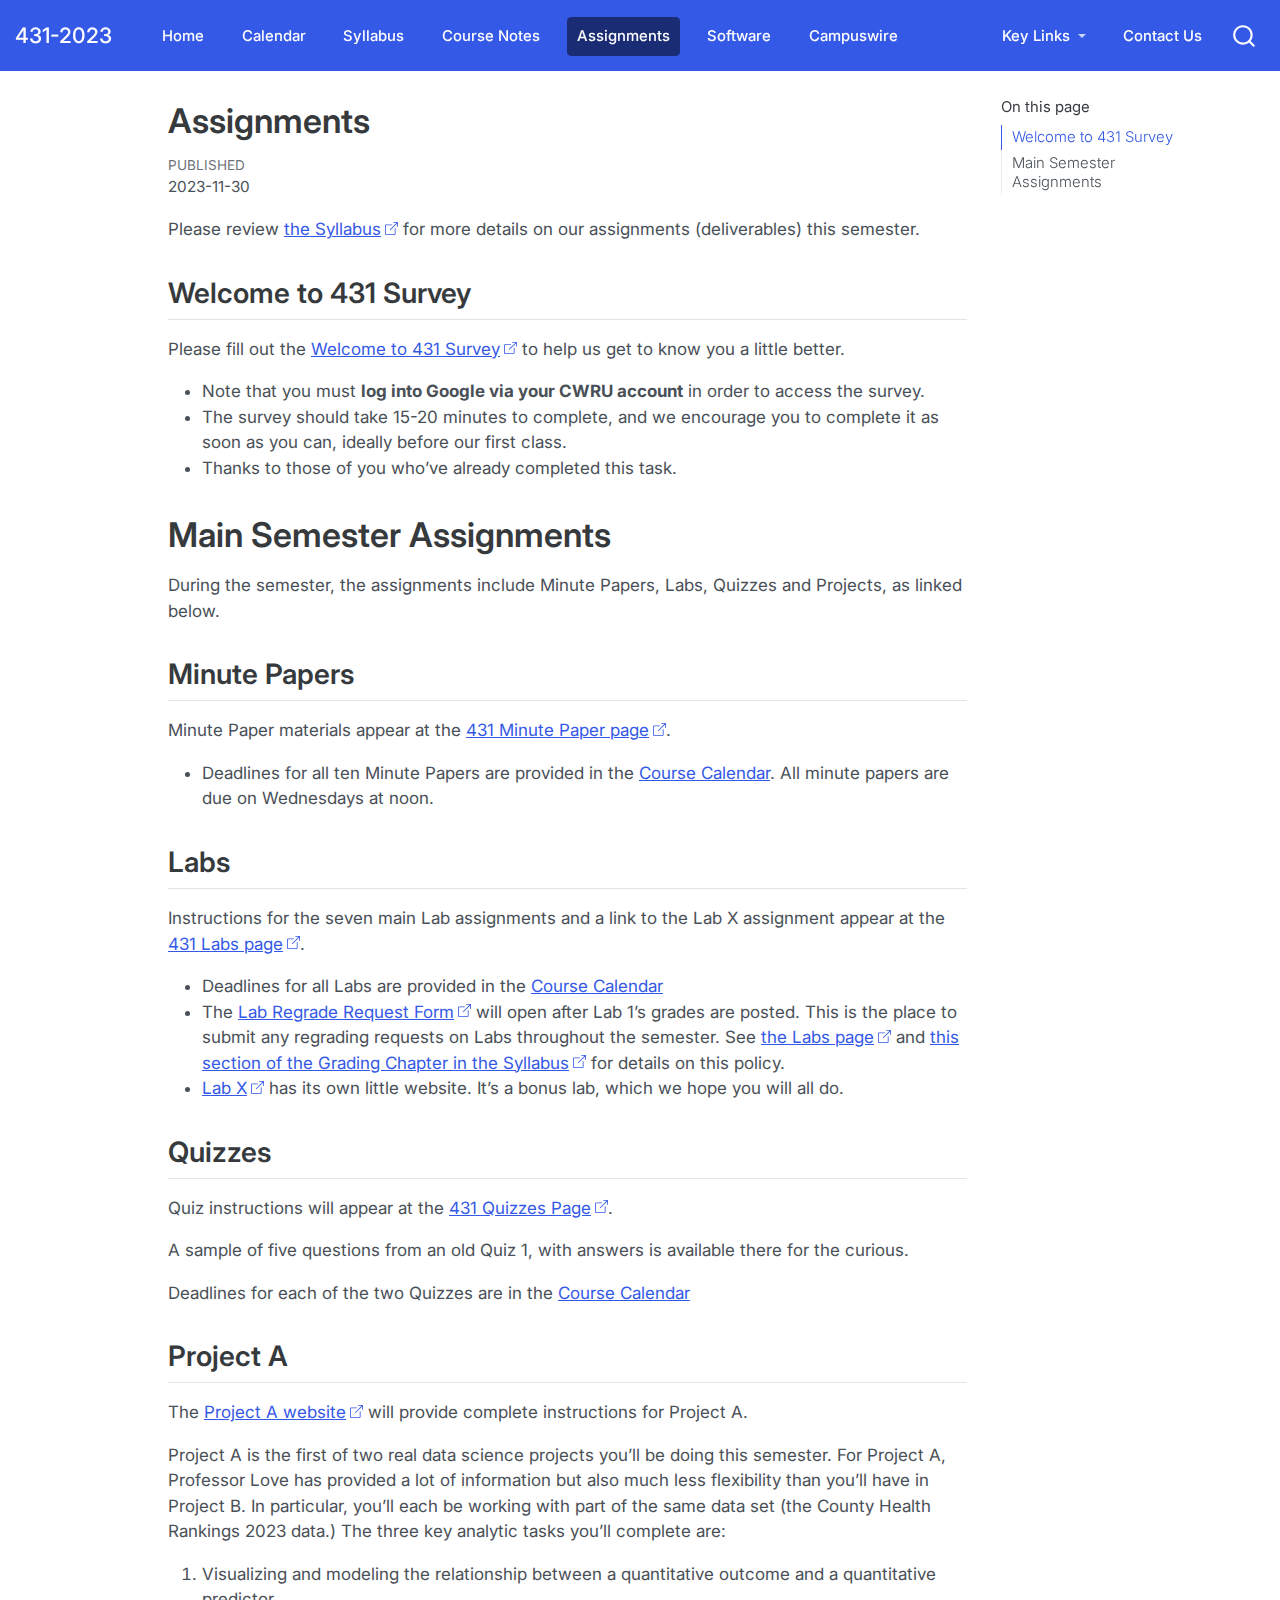
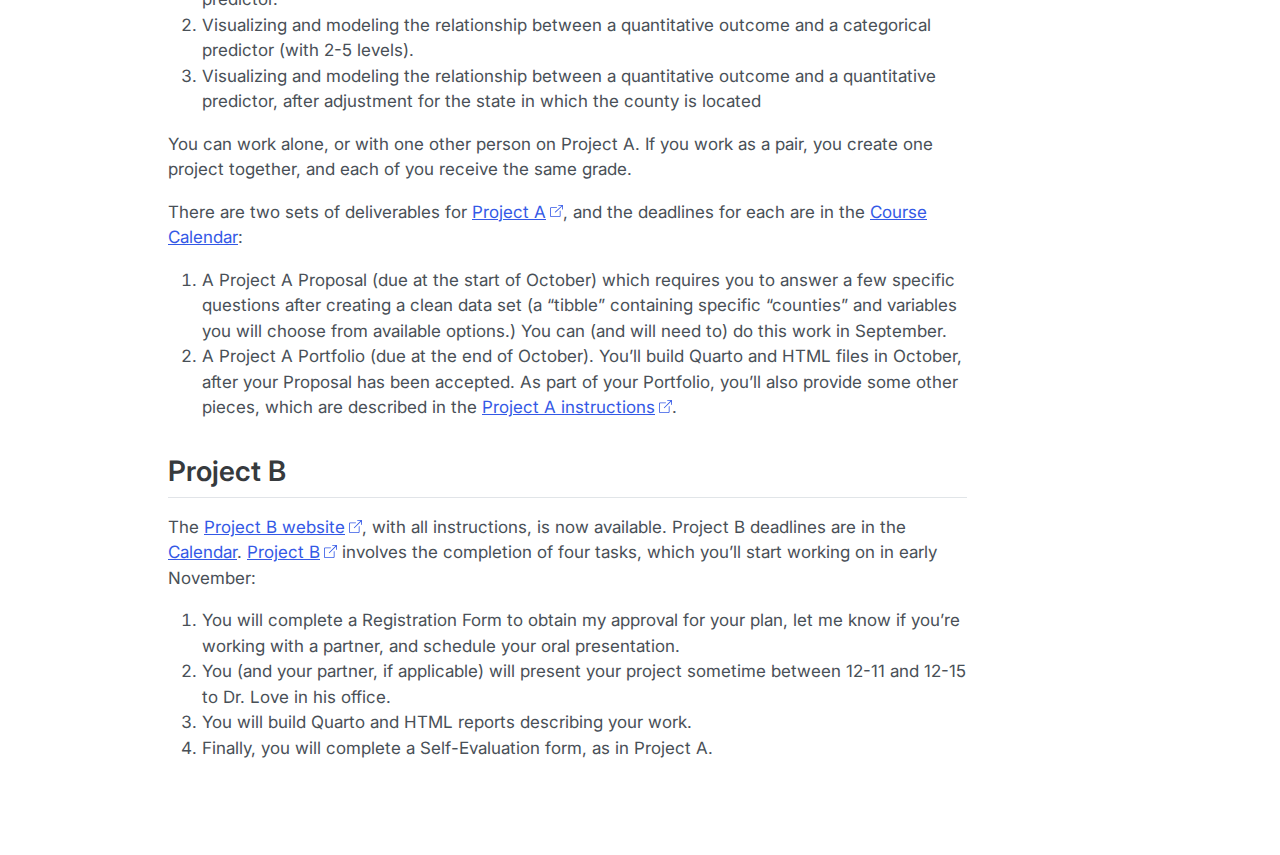
==== docs/assignments.html @ 5932b952 "Upload all files" ====
<!DOCTYPE html>
<html xmlns="http://www.w3.org/1999/xhtml" lang="en" xml:lang="en"><head>

<meta charset="utf-8">
<meta name="generator" content="quarto-1.3.450">

<meta name="viewport" content="width=device-width, initial-scale=1.0, user-scalable=yes">

<meta name="dcterms.date" content="2023-11-30">

<title>431-2023 - Assignments</title>
<style>
code{white-space: pre-wrap;}
span.smallcaps{font-variant: small-caps;}
div.columns{display: flex; gap: min(4vw, 1.5em);}
div.column{flex: auto; overflow-x: auto;}
div.hanging-indent{margin-left: 1.5em; text-indent: -1.5em;}
ul.task-list{list-style: none;}
ul.task-list li input[type="checkbox"] {
  width: 0.8em;
  margin: 0 0.8em 0.2em -1em; /* quarto-specific, see https://github.com/quarto-dev/quarto-cli/issues/4556 */ 
  vertical-align: middle;
}
</style>


<script src="site_libs/quarto-nav/quarto-nav.js"></script>
<script src="site_libs/quarto-nav/headroom.min.js"></script>
<script src="site_libs/clipboard/clipboard.min.js"></script>
<script src="site_libs/quarto-search/autocomplete.umd.js"></script>
<script src="site_libs/quarto-search/fuse.min.js"></script>
<script src="site_libs/quarto-search/quarto-search.js"></script>
<meta name="quarto:offset" content="./">
<script src="site_libs/quarto-html/quarto.js"></script>
<script src="site_libs/quarto-html/popper.min.js"></script>
<script src="site_libs/quarto-html/tippy.umd.min.js"></script>
<script src="site_libs/quarto-html/anchor.min.js"></script>
<link href="site_libs/quarto-html/tippy.css" rel="stylesheet">
<link href="site_libs/quarto-html/quarto-syntax-highlighting.css" rel="stylesheet" id="quarto-text-highlighting-styles">
<script src="site_libs/bootstrap/bootstrap.min.js"></script>
<link href="site_libs/bootstrap/bootstrap-icons.css" rel="stylesheet">
<link href="site_libs/bootstrap/bootstrap.min.css" rel="stylesheet" id="quarto-bootstrap" data-mode="light">
<script id="quarto-search-options" type="application/json">{
  "location": "navbar",
  "copy-button": false,
  "collapse-after": 3,
  "panel-placement": "end",
  "type": "overlay",
  "limit": 20,
  "language": {
    "search-no-results-text": "No results",
    "search-matching-documents-text": "matching documents",
    "search-copy-link-title": "Copy link to search",
    "search-hide-matches-text": "Hide additional matches",
    "search-more-match-text": "more match in this document",
    "search-more-matches-text": "more matches in this document",
    "search-clear-button-title": "Clear",
    "search-detached-cancel-button-title": "Cancel",
    "search-submit-button-title": "Submit",
    "search-label": "Search"
  }
}</script>


<link rel="stylesheet" href="styles.css">
</head>

<body class="nav-fixed">

<div id="quarto-search-results"></div>
  <header id="quarto-header" class="headroom fixed-top">
    <nav class="navbar navbar-expand-lg navbar-dark ">
      <div class="navbar-container container-fluid">
      <div class="navbar-brand-container">
    <a class="navbar-brand" href="./index.html">
    <span class="navbar-title">431-2023</span>
    </a>
  </div>
            <div id="quarto-search" class="" title="Search"></div>
          <button class="navbar-toggler" type="button" data-bs-toggle="collapse" data-bs-target="#navbarCollapse" aria-controls="navbarCollapse" aria-expanded="false" aria-label="Toggle navigation" onclick="if (window.quartoToggleHeadroom) { window.quartoToggleHeadroom(); }">
  <span class="navbar-toggler-icon"></span>
</button>
          <div class="collapse navbar-collapse" id="navbarCollapse">
            <ul class="navbar-nav navbar-nav-scroll me-auto">
  <li class="nav-item">
    <a class="nav-link" href="./index.html" rel="" target="">
 <span class="menu-text">Home</span></a>
  </li>  
  <li class="nav-item">
    <a class="nav-link" href="./calendar.html" rel="" target="">
 <span class="menu-text">Calendar</span></a>
  </li>  
  <li class="nav-item">
    <a class="nav-link" href="https://thomaselove.github.io/431-syllabus-2023/" rel="" target="">
 <span class="menu-text">Syllabus</span></a>
  </li>  
  <li class="nav-item">
    <a class="nav-link" href="https://thomaselove.github.io/431-notes/" rel="" target="">
 <span class="menu-text">Course Notes</span></a>
  </li>  
  <li class="nav-item">
    <a class="nav-link active" href="./assignments.html" rel="" target="" aria-current="page">
 <span class="menu-text">Assignments</span></a>
  </li>  
  <li class="nav-item">
    <a class="nav-link" href="./software.html" rel="" target="">
 <span class="menu-text">Software</span></a>
  </li>  
  <li class="nav-item">
    <a class="nav-link" href="./campuswire.html" rel="" target="">
 <span class="menu-text">Campuswire</span></a>
  </li>  
</ul>
            <ul class="navbar-nav navbar-nav-scroll ms-auto">
  <li class="nav-item dropdown ">
    <a class="nav-link dropdown-toggle" href="#" id="nav-menu-key-links" role="button" data-bs-toggle="dropdown" aria-expanded="false" rel="" target="">
 <span class="menu-text">Key Links</span>
    </a>
    <ul class="dropdown-menu dropdown-menu-end" aria-labelledby="nav-menu-key-links">    
        <li>
    <a class="dropdown-item" href="https://canvas.case.edu/" rel="" target="">
 <span class="dropdown-text">Canvas (submissions &amp; recordings)</span></a>
  </li>  
        <li>
    <a class="dropdown-item" href="https://docs.google.com/document/d/1vtljYk3teBEu_bZWhA7tyaXjZLvqaYqSSMGmCPyHKrM/edit?usp=sharing" rel="" target="">
 <span class="dropdown-text">Shared Google Drive (CWRU)</span></a>
  </li>  
        <li>
    <a class="dropdown-item" href="https://github.com/THOMASELOVE/431-data" rel="" target="">
 <span class="dropdown-text">431-Data page</span></a>
  </li>  
        <li>
    <a class="dropdown-item" href="https://github.com/THOMASELOVE/431-packages" rel="" target="">
 <span class="dropdown-text">431 R packages</span></a>
  </li>  
        <li>
    <a class="dropdown-item" href="https://github.com/THOMASELOVE/431-minute-2023" rel="" target="">
 <span class="dropdown-text">Minute Papers (Github)</span></a>
  </li>  
        <li>
    <a class="dropdown-item" href="https://github.com/THOMASELOVE/431-labs-2023" rel="" target="">
 <span class="dropdown-text">Labs (Github)</span></a>
  </li>  
        <li>
    <a class="dropdown-item" href="https://github.com/THOMASELOVE/431-quizzes-2023" rel="" target="">
 <span class="dropdown-text">Quizzes (Github)</span></a>
  </li>  
        <li>
    <a class="dropdown-item" href="https://thomaselove.github.io/431-projectA-2023/" rel="" target="">
 <span class="dropdown-text">Project A Website</span></a>
  </li>  
        <li>
    <a class="dropdown-item" href="https://thomaselove.github.io/431-projectB-2023/" rel="" target="">
 <span class="dropdown-text">Project B Website</span></a>
  </li>  
        <li>
    <a class="dropdown-item" href="https://github.com/THOMASELOVE/431-classes-2023" rel="" target="">
 <span class="dropdown-text">Class READMEs (Github)</span></a>
  </li>  
    </ul>
  </li>
  <li class="nav-item">
    <a class="nav-link" href="./contact.html" rel="" target="">
 <span class="menu-text">Contact Us</span></a>
  </li>  
</ul>
            <div class="quarto-navbar-tools">
</div>
          </div> <!-- /navcollapse -->
      </div> <!-- /container-fluid -->
    </nav>
</header>
<!-- content -->
<div id="quarto-content" class="quarto-container page-columns page-rows-contents page-layout-article page-navbar">
<!-- sidebar -->
<!-- margin-sidebar -->
    <div id="quarto-margin-sidebar" class="sidebar margin-sidebar">
        <nav id="TOC" role="doc-toc" class="toc-active">
    <h2 id="toc-title">On this page</h2>
   
  <ul>
  <li><a href="#welcome-to-431-survey" id="toc-welcome-to-431-survey" class="nav-link active" data-scroll-target="#welcome-to-431-survey">Welcome to 431 Survey</a></li>
  <li><a href="#main-semester-assignments" id="toc-main-semester-assignments" class="nav-link" data-scroll-target="#main-semester-assignments">Main Semester Assignments</a>
  <ul class="collapse">
  <li><a href="#minute-papers" id="toc-minute-papers" class="nav-link" data-scroll-target="#minute-papers">Minute Papers</a></li>
  <li><a href="#labs" id="toc-labs" class="nav-link" data-scroll-target="#labs">Labs</a></li>
  <li><a href="#quizzes" id="toc-quizzes" class="nav-link" data-scroll-target="#quizzes">Quizzes</a></li>
  <li><a href="#project-a" id="toc-project-a" class="nav-link" data-scroll-target="#project-a">Project A</a></li>
  <li><a href="#project-b" id="toc-project-b" class="nav-link" data-scroll-target="#project-b">Project B</a></li>
  </ul></li>
  </ul>
</nav>
    </div>
<!-- main -->
<main class="content" id="quarto-document-content">

<header id="title-block-header" class="quarto-title-block default">
<div class="quarto-title">
<h1 class="title">Assignments</h1>
</div>



<div class="quarto-title-meta">

    
    <div>
    <div class="quarto-title-meta-heading">Published</div>
    <div class="quarto-title-meta-contents">
      <p class="date">2023-11-30</p>
    </div>
  </div>
  
    
  </div>
  

</header>

<p>Please review <a href="https://thomaselove.github.io/431-syllabus-2023/">the Syllabus</a> for more details on our assignments (deliverables) this semester.</p>
<section id="welcome-to-431-survey" class="level2">
<h2 class="anchored" data-anchor-id="welcome-to-431-survey">Welcome to 431 Survey</h2>
<p>Please fill out the <a href="https://bit.ly/431-2023-welcome-survey">Welcome to 431 Survey</a> to help us get to know you a little better.</p>
<ul>
<li>Note that you must <strong>log into Google via your CWRU account</strong> in order to access the survey.</li>
<li>The survey should take 15-20 minutes to complete, and we encourage you to complete it as soon as you can, ideally before our first class.</li>
<li>Thanks to those of you who’ve already completed this task.</li>
</ul>
</section>
<section id="main-semester-assignments" class="level1">
<h1>Main Semester Assignments</h1>
<p>During the semester, the assignments include Minute Papers, Labs, Quizzes and Projects, as linked below.</p>
<section id="minute-papers" class="level2">
<h2 class="anchored" data-anchor-id="minute-papers">Minute Papers</h2>
<p>Minute Paper materials appear at the <a href="https://github.com/THOMASELOVE/431-minute-2023">431 Minute Paper page</a>.</p>
<ul>
<li>Deadlines for all ten Minute Papers are provided in the <a href="./calendar.html">Course Calendar</a>. All minute papers are due on Wednesdays at noon.</li>
</ul>
</section>
<section id="labs" class="level2">
<h2 class="anchored" data-anchor-id="labs">Labs</h2>
<p>Instructions for the seven main Lab assignments and a link to the Lab X assignment appear at the <a href="https://github.com/THOMASELOVE/431-labs-2023">431 Labs page</a>.</p>
<ul>
<li>Deadlines for all Labs are provided in the <a href="./calendar.html">Course Calendar</a></li>
<li>The <a href="https://bit.ly/431-lab-regrade-form-2023">Lab Regrade Request Form</a> will open after Lab 1’s grades are posted. This is the place to submit any regrading requests on Labs throughout the semester. See <a href="https://github.com/THOMASELOVE/431-labs-2023#lab-regrade-requests-will-be-reviewed-in-december">the Labs page</a> and <a href="https://thomaselove.github.io/431-syllabus-2023/11_grading.html#lab-appeal-policy---request-a-review-via-google-form">this section of the Grading Chapter in the Syllabus</a> for details on this policy.</li>
<li><a href="https://thomaselove.github.io/431-labX/">Lab X</a> has its own little website. It’s a bonus lab, which we hope you will all do.</li>
</ul>
</section>
<section id="quizzes" class="level2">
<h2 class="anchored" data-anchor-id="quizzes">Quizzes</h2>
<p>Quiz instructions will appear at the <a href="https://github.com/THOMASELOVE/431-quizzes-2023">431 Quizzes Page</a>.</p>
<p>A sample of five questions from an old Quiz 1, with answers is available there for the curious.</p>
<p>Deadlines for each of the two Quizzes are in the <a href="./calendar.html">Course Calendar</a></p>
</section>
<section id="project-a" class="level2">
<h2 class="anchored" data-anchor-id="project-a">Project A</h2>
<p>The <a href="https://thomaselove.github.io/431-projectA-2023/">Project A website</a> will provide complete instructions for Project A.</p>
<p>Project A is the first of two real data science projects you’ll be doing this semester. For Project A, Professor Love has provided a lot of information but also much less flexibility than you’ll have in Project B. In particular, you’ll each be working with part of the same data set (the County Health Rankings 2023 data.) The three key analytic tasks you’ll complete are:</p>
<ol type="1">
<li>Visualizing and modeling the relationship between a quantitative outcome and a quantitative predictor.</li>
<li>Visualizing and modeling the relationship between a quantitative outcome and a categorical predictor (with 2-5 levels).</li>
<li>Visualizing and modeling the relationship between a quantitative outcome and a quantitative predictor, after adjustment for the state in which the county is located</li>
</ol>
<p>You can work alone, or with one other person on Project A. If you work as a pair, you create one project together, and each of you receive the same grade.</p>
<p>There are two sets of deliverables for <a href="https://thomaselove.github.io/431-projectA-2023/">Project A</a>, and the deadlines for each are in the <a href="./calendar.html">Course Calendar</a>:</p>
<ol type="1">
<li>A Project A Proposal (due at the start of October) which requires you to answer a few specific questions after creating a clean data set (a “tibble” containing specific “counties” and variables you will choose from available options.) You can (and will need to) do this work in September.</li>
<li>A Project A Portfolio (due at the end of October). You’ll build Quarto and HTML files in October, after your Proposal has been accepted. As part of your Portfolio, you’ll also provide some other pieces, which are described in the <a href="https://thomaselove.github.io/431-projectA-2023/">Project A instructions</a>.</li>
</ol>
</section>
<section id="project-b" class="level2">
<h2 class="anchored" data-anchor-id="project-b">Project B</h2>
<p>The <a href="https://thomaselove.github.io/431-projectB-2023/">Project B website</a>, with all instructions, is now available. Project B deadlines are in the <a href="./calendar.html">Calendar</a>. <a href="https://thomaselove.github.io/431-projectB-2023/">Project B</a> involves the completion of four tasks, which you’ll start working on in early November:</p>
<ol type="1">
<li>You will complete a Registration Form to obtain my approval for your plan, let me know if you’re working with a partner, and schedule your oral presentation.</li>
<li>You (and your partner, if applicable) will present your project sometime between 12-11 and 12-15 to Dr.&nbsp;Love in his office.</li>
<li>You will build Quarto and HTML reports describing your work.</li>
<li>Finally, you will complete a Self-Evaluation form, as in Project A.</li>
</ol>


</section>
</section>

</main> <!-- /main -->
<script id="quarto-html-after-body" type="application/javascript">
window.document.addEventListener("DOMContentLoaded", function (event) {
  const toggleBodyColorMode = (bsSheetEl) => {
    const mode = bsSheetEl.getAttribute("data-mode");
    const bodyEl = window.document.querySelector("body");
    if (mode === "dark") {
      bodyEl.classList.add("quarto-dark");
      bodyEl.classList.remove("quarto-light");
    } else {
      bodyEl.classList.add("quarto-light");
      bodyEl.classList.remove("quarto-dark");
    }
  }
  const toggleBodyColorPrimary = () => {
    const bsSheetEl = window.document.querySelector("link#quarto-bootstrap");
    if (bsSheetEl) {
      toggleBodyColorMode(bsSheetEl);
    }
  }
  toggleBodyColorPrimary();  
  const icon = "";
  const anchorJS = new window.AnchorJS();
  anchorJS.options = {
    placement: 'right',
    icon: icon
  };
  anchorJS.add('.anchored');
  const isCodeAnnotation = (el) => {
    for (const clz of el.classList) {
      if (clz.startsWith('code-annotation-')) {                     
        return true;
      }
    }
    return false;
  }
  const clipboard = new window.ClipboardJS('.code-copy-button', {
    text: function(trigger) {
      const codeEl = trigger.previousElementSibling.cloneNode(true);
      for (const childEl of codeEl.children) {
        if (isCodeAnnotation(childEl)) {
          childEl.remove();
        }
      }
      return codeEl.innerText;
    }
  });
  clipboard.on('success', function(e) {
    // button target
    const button = e.trigger;
    // don't keep focus
    button.blur();
    // flash "checked"
    button.classList.add('code-copy-button-checked');
    var currentTitle = button.getAttribute("title");
    button.setAttribute("title", "Copied!");
    let tooltip;
    if (window.bootstrap) {
      button.setAttribute("data-bs-toggle", "tooltip");
      button.setAttribute("data-bs-placement", "left");
      button.setAttribute("data-bs-title", "Copied!");
      tooltip = new bootstrap.Tooltip(button, 
        { trigger: "manual", 
          customClass: "code-copy-button-tooltip",
          offset: [0, -8]});
      tooltip.show();    
    }
    setTimeout(function() {
      if (tooltip) {
        tooltip.hide();
        button.removeAttribute("data-bs-title");
        button.removeAttribute("data-bs-toggle");
        button.removeAttribute("data-bs-placement");
      }
      button.setAttribute("title", currentTitle);
      button.classList.remove('code-copy-button-checked');
    }, 1000);
    // clear code selection
    e.clearSelection();
  });
  function tippyHover(el, contentFn) {
    const config = {
      allowHTML: true,
      content: contentFn,
      maxWidth: 500,
      delay: 100,
      arrow: false,
      appendTo: function(el) {
          return el.parentElement;
      },
      interactive: true,
      interactiveBorder: 10,
      theme: 'quarto',
      placement: 'bottom-start'
    };
    window.tippy(el, config); 
  }
  const noterefs = window.document.querySelectorAll('a[role="doc-noteref"]');
  for (var i=0; i<noterefs.length; i++) {
    const ref = noterefs[i];
    tippyHover(ref, function() {
      // use id or data attribute instead here
      let href = ref.getAttribute('data-footnote-href') || ref.getAttribute('href');
      try { href = new URL(href).hash; } catch {}
      const id = href.replace(/^#\/?/, "");
      const note = window.document.getElementById(id);
      return note.innerHTML;
    });
  }
      let selectedAnnoteEl;
      const selectorForAnnotation = ( cell, annotation) => {
        let cellAttr = 'data-code-cell="' + cell + '"';
        let lineAttr = 'data-code-annotation="' +  annotation + '"';
        const selector = 'span[' + cellAttr + '][' + lineAttr + ']';
        return selector;
      }
      const selectCodeLines = (annoteEl) => {
        const doc = window.document;
        const targetCell = annoteEl.getAttribute("data-target-cell");
        const targetAnnotation = annoteEl.getAttribute("data-target-annotation");
        const annoteSpan = window.document.querySelector(selectorForAnnotation(targetCell, targetAnnotation));
        const lines = annoteSpan.getAttribute("data-code-lines").split(",");
        const lineIds = lines.map((line) => {
          return targetCell + "-" + line;
        })
        let top = null;
        let height = null;
        let parent = null;
        if (lineIds.length > 0) {
            //compute the position of the single el (top and bottom and make a div)
            const el = window.document.getElementById(lineIds[0]);
            top = el.offsetTop;
            height = el.offsetHeight;
            parent = el.parentElement.parentElement;
          if (lineIds.length > 1) {
            const lastEl = window.document.getElementById(lineIds[lineIds.length - 1]);
            const bottom = lastEl.offsetTop + lastEl.offsetHeight;
            height = bottom - top;
          }
          if (top !== null && height !== null && parent !== null) {
            // cook up a div (if necessary) and position it 
            let div = window.document.getElementById("code-annotation-line-highlight");
            if (div === null) {
              div = window.document.createElement("div");
              div.setAttribute("id", "code-annotation-line-highlight");
              div.style.position = 'absolute';
              parent.appendChild(div);
            }
            div.style.top = top - 2 + "px";
            div.style.height = height + 4 + "px";
            let gutterDiv = window.document.getElementById("code-annotation-line-highlight-gutter");
            if (gutterDiv === null) {
              gutterDiv = window.document.createElement("div");
              gutterDiv.setAttribute("id", "code-annotation-line-highlight-gutter");
              gutterDiv.style.position = 'absolute';
              const codeCell = window.document.getElementById(targetCell);
              const gutter = codeCell.querySelector('.code-annotation-gutter');
              gutter.appendChild(gutterDiv);
            }
            gutterDiv.style.top = top - 2 + "px";
            gutterDiv.style.height = height + 4 + "px";
          }
          selectedAnnoteEl = annoteEl;
        }
      };
      const unselectCodeLines = () => {
        const elementsIds = ["code-annotation-line-highlight", "code-annotation-line-highlight-gutter"];
        elementsIds.forEach((elId) => {
          const div = window.document.getElementById(elId);
          if (div) {
            div.remove();
          }
        });
        selectedAnnoteEl = undefined;
      };
      // Attach click handler to the DT
      const annoteDls = window.document.querySelectorAll('dt[data-target-cell]');
      for (const annoteDlNode of annoteDls) {
        annoteDlNode.addEventListener('click', (event) => {
          const clickedEl = event.target;
          if (clickedEl !== selectedAnnoteEl) {
            unselectCodeLines();
            const activeEl = window.document.querySelector('dt[data-target-cell].code-annotation-active');
            if (activeEl) {
              activeEl.classList.remove('code-annotation-active');
            }
            selectCodeLines(clickedEl);
            clickedEl.classList.add('code-annotation-active');
          } else {
            // Unselect the line
            unselectCodeLines();
            clickedEl.classList.remove('code-annotation-active');
          }
        });
      }
  const findCites = (el) => {
    const parentEl = el.parentElement;
    if (parentEl) {
      const cites = parentEl.dataset.cites;
      if (cites) {
        return {
          el,
          cites: cites.split(' ')
        };
      } else {
        return findCites(el.parentElement)
      }
    } else {
      return undefined;
    }
  };
  var bibliorefs = window.document.querySelectorAll('a[role="doc-biblioref"]');
  for (var i=0; i<bibliorefs.length; i++) {
    const ref = bibliorefs[i];
    const citeInfo = findCites(ref);
    if (citeInfo) {
      tippyHover(citeInfo.el, function() {
        var popup = window.document.createElement('div');
        citeInfo.cites.forEach(function(cite) {
          var citeDiv = window.document.createElement('div');
          citeDiv.classList.add('hanging-indent');
          citeDiv.classList.add('csl-entry');
          var biblioDiv = window.document.getElementById('ref-' + cite);
          if (biblioDiv) {
            citeDiv.innerHTML = biblioDiv.innerHTML;
          }
          popup.appendChild(citeDiv);
        });
        return popup.innerHTML;
      });
    }
  }
    var localhostRegex = new RegExp(/^(?:http|https):\/\/localhost\:?[0-9]*\//);
      var filterRegex = new RegExp('/' + window.location.host + '/');
    var isInternal = (href) => {
        return filterRegex.test(href) || localhostRegex.test(href);
    }
    // Inspect non-navigation links and adorn them if external
 	var links = window.document.querySelectorAll('a[href]:not(.nav-link):not(.navbar-brand):not(.toc-action):not(.sidebar-link):not(.sidebar-item-toggle):not(.pagination-link):not(.no-external):not([aria-hidden]):not(.dropdown-item)');
    for (var i=0; i<links.length; i++) {
      const link = links[i];
      if (!isInternal(link.href)) {
          // target, if specified
          link.setAttribute("target", "_blank");
          // default icon
          link.classList.add("external");
      }
    }
});
</script>
</div> <!-- /content -->



</body></html>
---- docs/site_libs/quarto-html/tippy.css ----
.tippy-box[data-animation=fade][data-state=hidden]{opacity:0}[data-tippy-root]{max-width:calc(100vw - 10px)}.tippy-box{position:relative;background-color:#333;color:#fff;border-radius:4px;font-size:14px;line-height:1.4;white-space:normal;outline:0;transition-property:transform,visibility,opacity}.tippy-box[data-placement^=top]>.tippy-arrow{bottom:0}.tippy-box[data-placement^=top]>.tippy-arrow:before{bottom:-7px;left:0;border-width:8px 8px 0;border-top-color:initial;transform-origin:center top}.tippy-box[data-placement^=bottom]>.tippy-arrow{top:0}.tippy-box[data-placement^=bottom]>.tippy-arrow:before{top:-7px;left:0;border-width:0 8px 8px;border-bottom-color:initial;transform-origin:center bottom}.tippy-box[data-placement^=left]>.tippy-arrow{right:0}.tippy-box[data-placement^=left]>.tippy-arrow:before{border-width:8px 0 8px 8px;border-left-color:initial;right:-7px;transform-origin:center left}.tippy-box[data-placement^=right]>.tippy-arrow{left:0}.tippy-box[data-placement^=right]>.tippy-arrow:before{left:-7px;border-width:8px 8px 8px 0;border-right-color:initial;transform-origin:center right}.tippy-box[data-inertia][data-state=visible]{transition-timing-function:cubic-bezier(.54,1.5,.38,1.11)}.tippy-arrow{width:16px;height:16px;color:#333}.tippy-arrow:before{content:"";position:absolute;border-color:transparent;border-style:solid}.tippy-content{position:relative;padding:5px 9px;z-index:1}
---- docs/site_libs/quarto-html/quarto-syntax-highlighting.css ----
/* quarto syntax highlight colors */
:root {
  --quarto-hl-ot-color: #003B4F;
  --quarto-hl-at-color: #657422;
  --quarto-hl-ss-color: #20794D;
  --quarto-hl-an-color: #5E5E5E;
  --quarto-hl-fu-color: #4758AB;
  --quarto-hl-st-color: #20794D;
  --quarto-hl-cf-color: #003B4F;
  --quarto-hl-op-color: #5E5E5E;
  --quarto-hl-er-color: #AD0000;
  --quarto-hl-bn-color: #AD0000;
  --quarto-hl-al-color: #AD0000;
  --quarto-hl-va-color: #111111;
  --quarto-hl-bu-color: inherit;
  --quarto-hl-ex-color: inherit;
  --quarto-hl-pp-color: #AD0000;
  --quarto-hl-in-color: #5E5E5E;
  --quarto-hl-vs-color: #20794D;
  --quarto-hl-wa-color: #5E5E5E;
  --quarto-hl-do-color: #5E5E5E;
  --quarto-hl-im-color: #00769E;
  --quarto-hl-ch-color: #20794D;
  --quarto-hl-dt-color: #AD0000;
  --quarto-hl-fl-color: #AD0000;
  --quarto-hl-co-color: #5E5E5E;
  --quarto-hl-cv-color: #5E5E5E;
  --quarto-hl-cn-color: #8f5902;
  --quarto-hl-sc-color: #5E5E5E;
  --quarto-hl-dv-color: #AD0000;
  --quarto-hl-kw-color: #003B4F;
}

/* other quarto variables */
:root {
  --quarto-font-monospace: SFMono-Regular, Menlo, Monaco, Consolas, "Liberation Mono", "Courier New", monospace;
}

pre > code.sourceCode > span {
  color: #003B4F;
}

code span {
  color: #003B4F;
}

code.sourceCode > span {
  color: #003B4F;
}

div.sourceCode,
div.sourceCode pre.sourceCode {
  color: #003B4F;
}

code span.ot {
  color: #003B4F;
  font-style: inherit;
}

code span.at {
  color: #657422;
  font-style: inherit;
}

code span.ss {
  color: #20794D;
  font-style: inherit;
}

code span.an {
  color: #5E5E5E;
  font-style: inherit;
}

code span.fu {
  color: #4758AB;
  font-style: inherit;
}

code span.st {
  color: #20794D;
  font-style: inherit;
}

code span.cf {
  color: #003B4F;
  font-style: inherit;
}

code span.op {
  color: #5E5E5E;
  font-style: inherit;
}

code span.er {
  color: #AD0000;
  font-style: inherit;
}

code span.bn {
  color: #AD0000;
  font-style: inherit;
}

code span.al {
  color: #AD0000;
  font-style: inherit;
}

code span.va {
  color: #111111;
  font-style: inherit;
}

code span.bu {
  font-style: inherit;
}

code span.ex {
  font-style: inherit;
}

code span.pp {
  color: #AD0000;
  font-style: inherit;
}

code span.in {
  color: #5E5E5E;
  font-style: inherit;
}

code span.vs {
  color: #20794D;
  font-style: inherit;
}

code span.wa {
  color: #5E5E5E;
  font-style: italic;
}

code span.do {
  color: #5E5E5E;
  font-style: italic;
}

code span.im {
  color: #00769E;
  font-style: inherit;
}

code span.ch {
  color: #20794D;
  font-style: inherit;
}

code span.dt {
  color: #AD0000;
  font-style: inherit;
}

code span.fl {
  color: #AD0000;
  font-style: inherit;
}

code span.co {
  color: #5E5E5E;
  font-style: inherit;
}

code span.cv {
  color: #5E5E5E;
  font-style: italic;
}

code span.cn {
  color: #8f5902;
  font-style: inherit;
}

code span.sc {
  color: #5E5E5E;
  font-style: inherit;
}

code span.dv {
  color: #AD0000;
  font-style: inherit;
}

code span.kw {
  color: #003B4F;
  font-style: inherit;
}

.prevent-inlining {
  content: "</";
}

/*# sourceMappingURL=debc5d5d77c3f9108843748ff7464032.css.map */
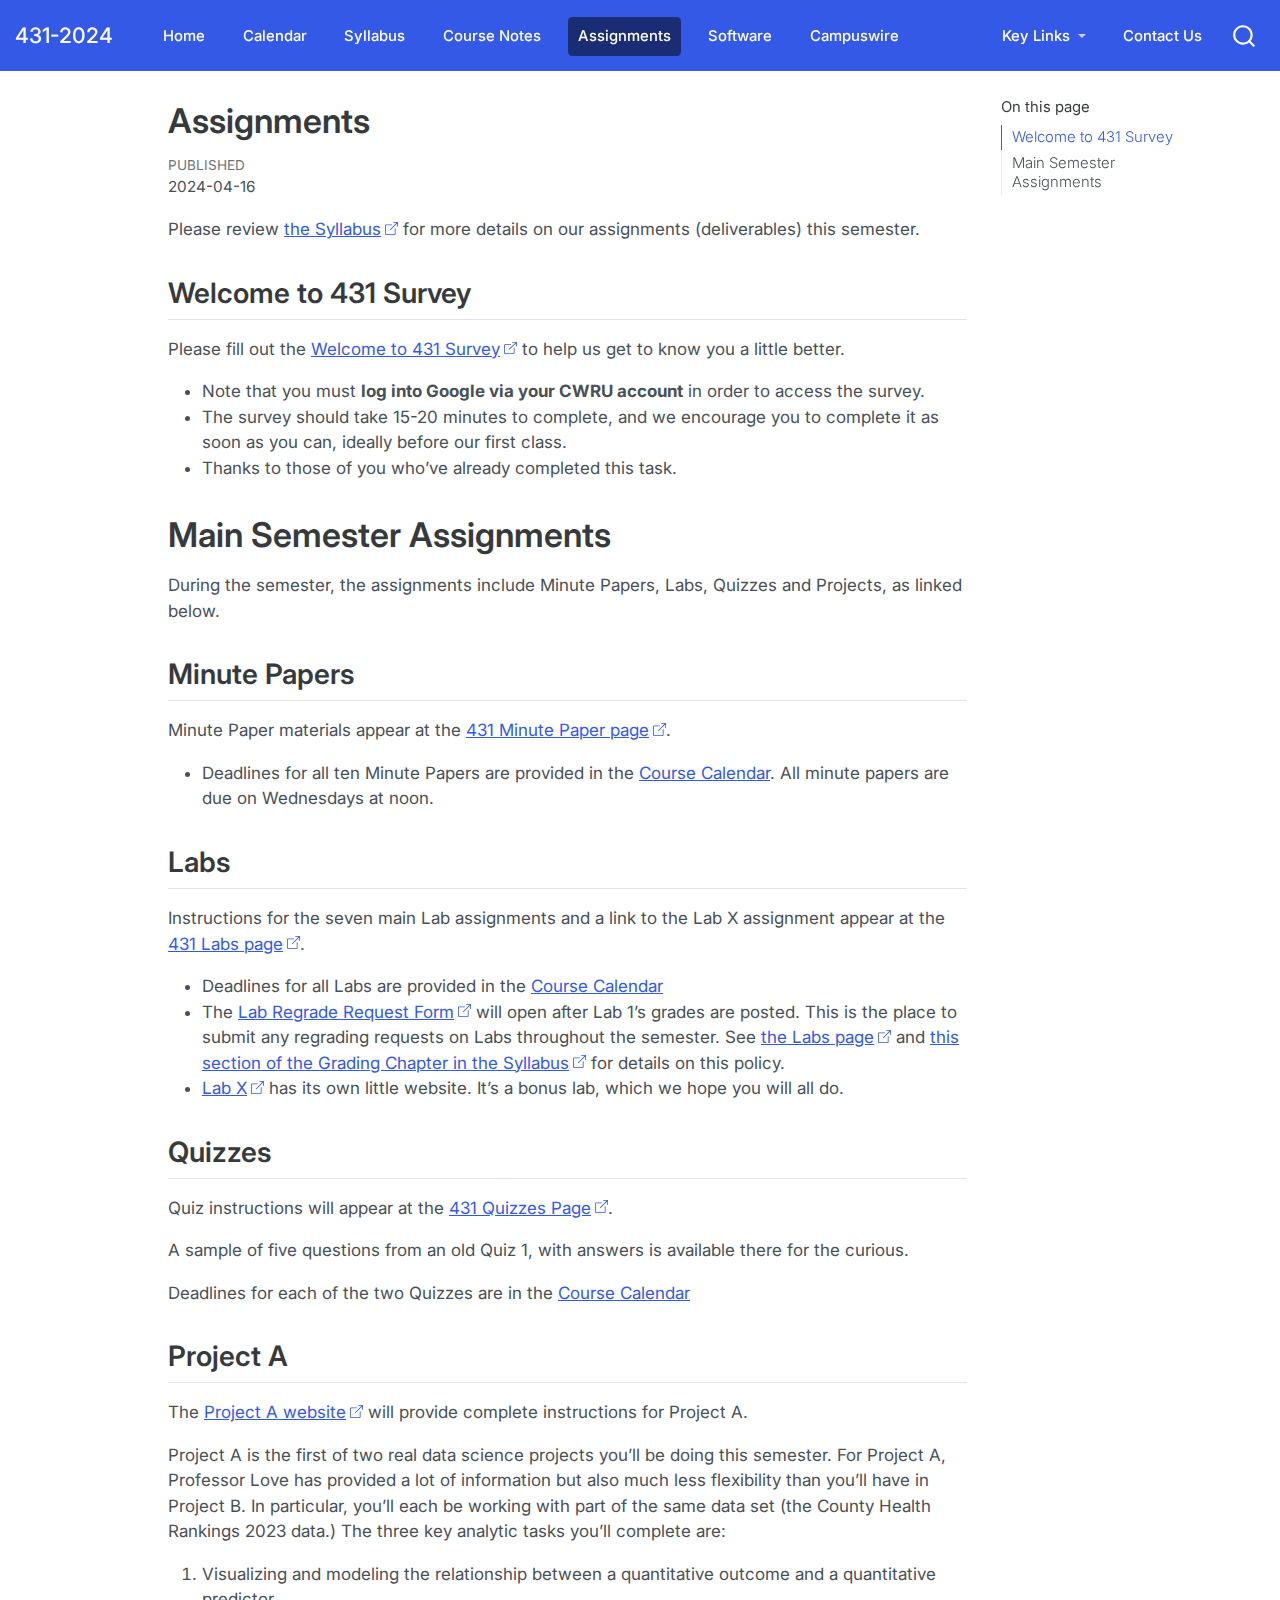
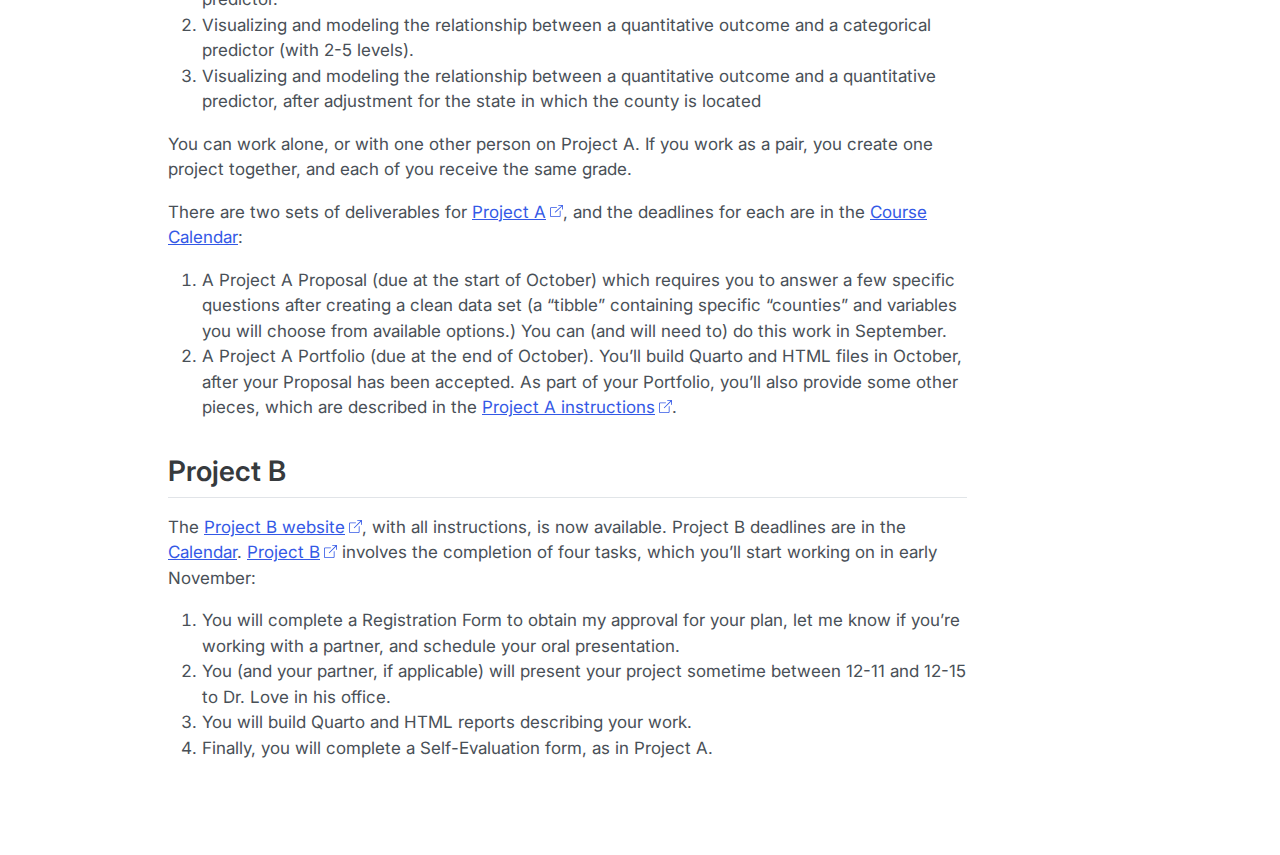
==== commit 4ca903ff: "don't know" ====
--- a/docs/assignments.html
+++ b/docs/assignments.html
@@ -6,9 +6,9 @@
 
 <meta name="viewport" content="width=device-width, initial-scale=1.0, user-scalable=yes">
 
-<meta name="dcterms.date" content="2023-11-30">
-
-<title>431-2023 - Assignments</title>
+<meta name="dcterms.date" content="2024-04-16">
+
+<title>431-2024 - Assignments</title>
 <style>
 code{white-space: pre-wrap;}
 span.smallcaps{font-variant: small-caps;}
@@ -73,7 +73,7 @@
       <div class="navbar-container container-fluid">
       <div class="navbar-brand-container">
     <a class="navbar-brand" href="./index.html">
-    <span class="navbar-title">431-2023</span>
+    <span class="navbar-title">431-2024</span>
     </a>
   </div>
             <div id="quarto-search" class="" title="Search"></div>
@@ -207,7 +207,7 @@
     <div>
     <div class="quarto-title-meta-heading">Published</div>
     <div class="quarto-title-meta-contents">
-      <p class="date">2023-11-30</p>
+      <p class="date">2024-04-16</p>
     </div>
   </div>
   
